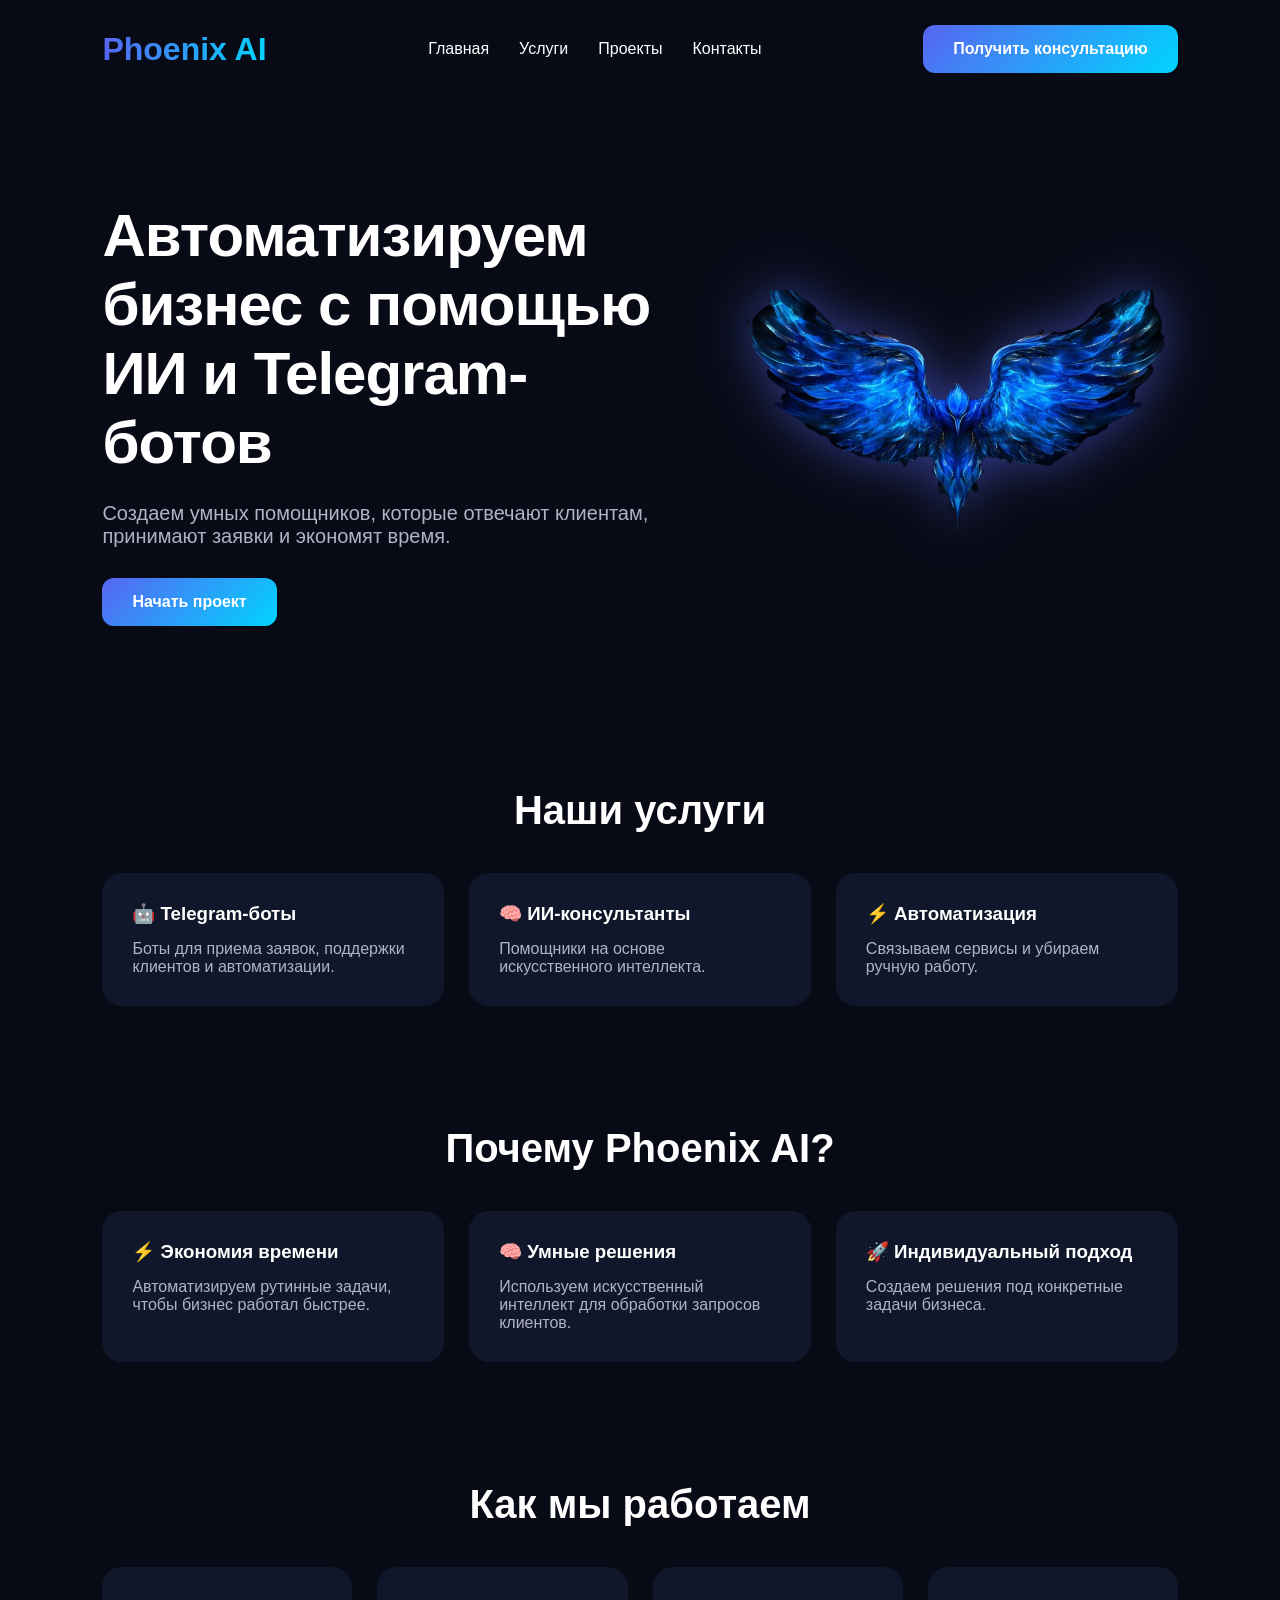
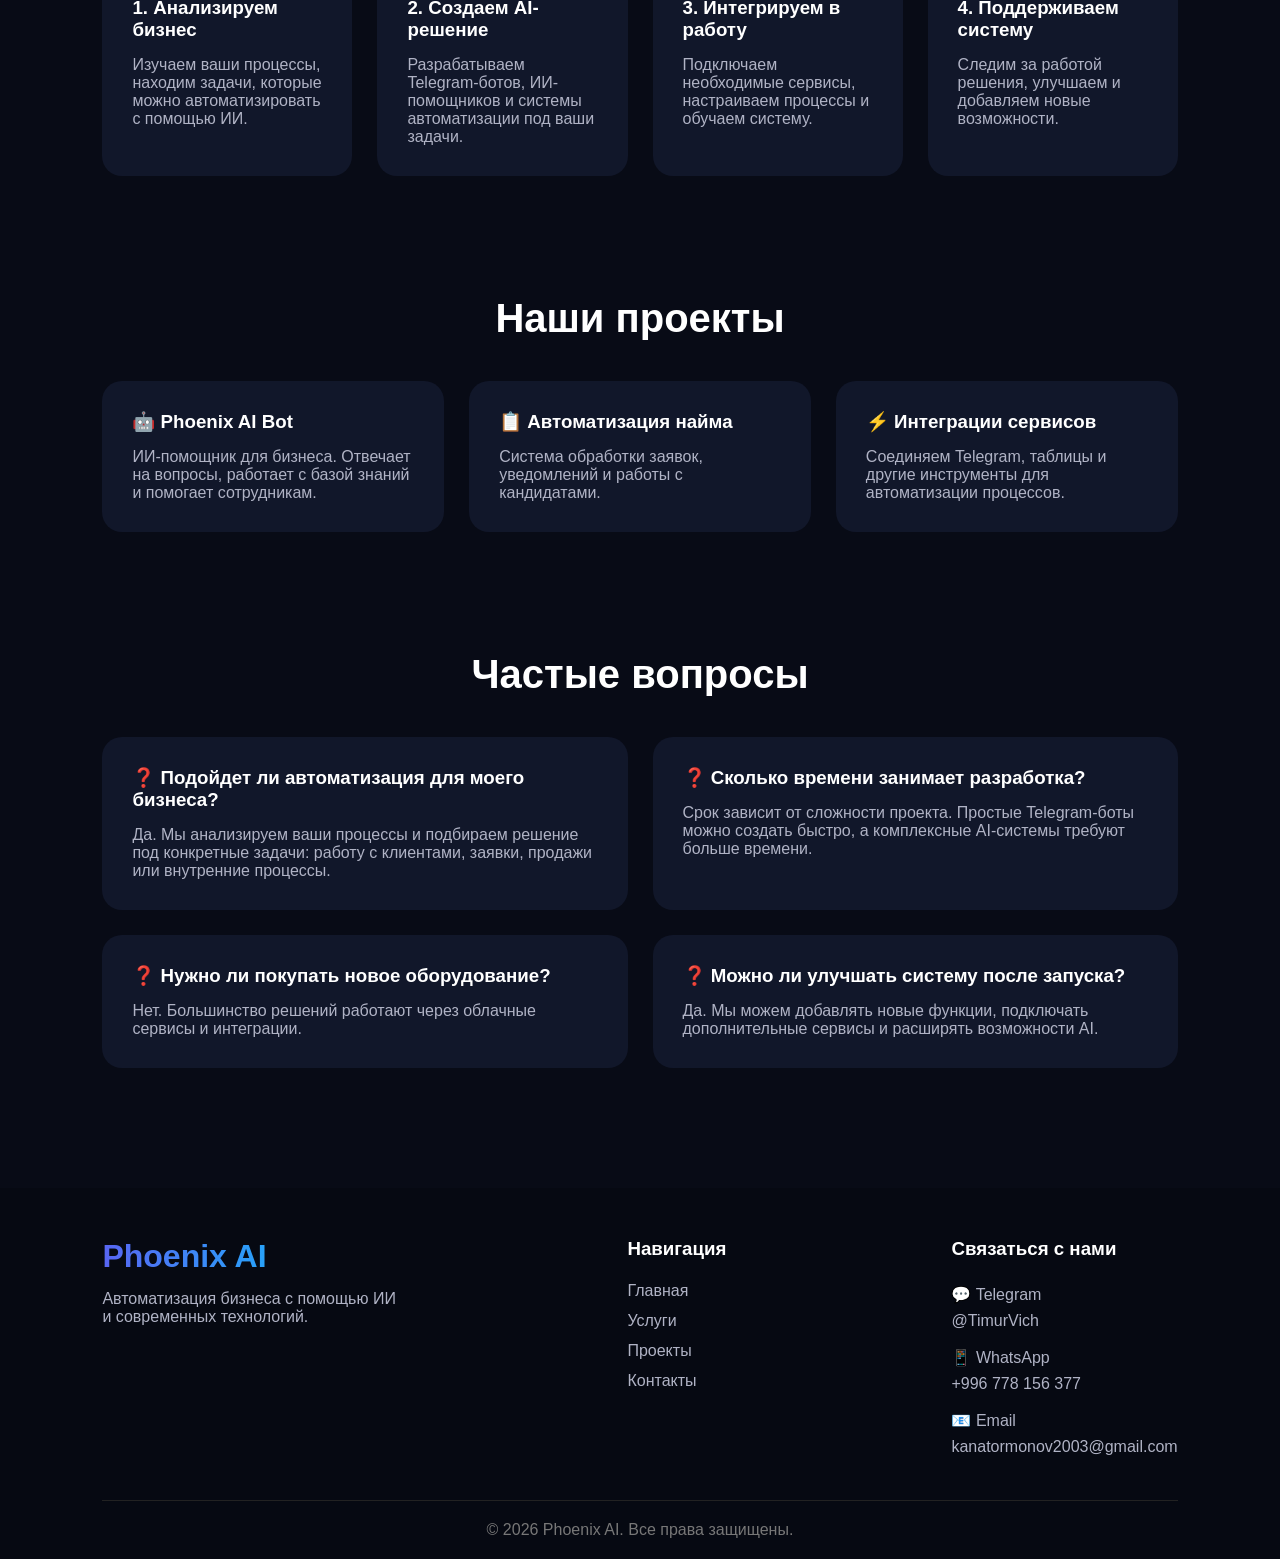
==== index.html @ e335bbb4 "Add files via upload" ====
<!DOCTYPE html>
<html lang="ru">

<head>

    <meta charset="UTF-8">
    <meta name="viewport" content="width=device-width, initial-scale=1.0">

    <title>Phoenix AI — Автоматизация бизнеса</title>

    <link rel="stylesheet" href="css/style.css">

</head>


<body>


<header>


    <div class="logo">
        Phoenix AI
    </div>


    <nav>

    <a href="index.html">Главная</a>
    <a href="services.html">Услуги</a>
    <a href="projects.html">Проекты</a>
    <a href="contacts.html">Контакты</a>

</nav>

   <a href="https://forms.gle/KCaxCsBX9Lnig5Qx9" target="_blank">

<button class="main-btn">
    Получить консультацию
</button>

</a>
</header>




<section class="hero">


    <div class="hero-text">


        <h1>
    Автоматизируем бизнес
    с помощью ИИ и Telegram-ботов
        </h1>


        <p>
            Создаем умных помощников,
            которые отвечают клиентам,
            принимают заявки и экономят время.
        </p>


        <a href="https://forms.gle/jkhoKUyBxBMrserRA" target="_blank">

<button class="main-btn">
    Начать проект
</button>

</a>

    </div>

    <div class="hero-image">

    <img src="image/phoenix.png" alt="Phoenix AI">

</div>

</section>





<section class="services" id="services">


<h2>
Наши услуги
</h2>



<div class="cards">



<div class="card">

<h3>
🤖 Telegram-боты
</h3>

<p>
Боты для приема заявок,
поддержки клиентов и автоматизации.
</p>

</div>




<div class="card">

<h3>
🧠 ИИ-консультанты
</h3>

<p>
Помощники на основе искусственного интеллекта.
</p>

</div>




<div class="card">

<h3>
⚡ Автоматизация
</h3>

<p>
Связываем сервисы и убираем ручную работу.
</p>

</div>


</div>


</section>







<section class="advantages">


<h2>
Почему Phoenix AI?
</h2>



<div class="advantages-cards">



<div class="advantage">


<h3>
⚡ Экономия времени
</h3>


<p>
Автоматизируем рутинные задачи,
чтобы бизнес работал быстрее.
</p>


</div>





<div class="advantage">


<h3>
🧠 Умные решения
</h3>


<p>
Используем искусственный интеллект
для обработки запросов клиентов.
</p>


</div>





<div class="advantage">


<h3>
🚀 Индивидуальный подход
</h3>


<p>
Создаем решения под конкретные задачи бизнеса.
</p>


</div>



</div>


</section>


<section class="process">


<h2>
Как мы работаем
</h2>



<div class="process-cards">



<div class="process-card">

<h3>
1. Анализируем бизнес
</h3>

<p>
Изучаем ваши процессы,
находим задачи, которые можно
автоматизировать с помощью ИИ.
</p>

</div>




<div class="process-card">

<h3>
2. Создаем AI-решение
</h3>

<p>
Разрабатываем Telegram-ботов,
ИИ-помощников и системы автоматизации
под ваши задачи.
</p>

</div>




<div class="process-card">

<h3>
3. Интегрируем в работу
</h3>

<p>
Подключаем необходимые сервисы,
настраиваем процессы и обучаем систему.
</p>

</div>




<div class="process-card">

<h3>
4. Поддерживаем систему
</h3>

<p>
Следим за работой решения,
улучшаем и добавляем новые возможности.
</p>

</div>



</div>


</section>




<section class="projects" id="projects">


<h2>
Наши проекты
</h2>



<div class="projects-cards">



<div class="project">


<h3>
🤖 Phoenix AI Bot
</h3>


<p>
ИИ-помощник для бизнеса.
Отвечает на вопросы,
работает с базой знаний
и помогает сотрудникам.
</p>


</div>





<div class="project">


<h3>
📋 Автоматизация найма
</h3>


<p>
Система обработки заявок,
уведомлений и работы
с кандидатами.
</p>


</div>





<div class="project">


<h3>
⚡ Интеграции сервисов
</h3>


<p>
Соединяем Telegram,
таблицы и другие инструменты
для автоматизации процессов.
</p>


</div>



</div>


</section>

<section class="faq">


<h2>
Частые вопросы
</h2>



<div class="faq-cards">



<div class="faq-card">


<h3>
❓ Подойдет ли автоматизация для моего бизнеса?
</h3>


<p>
Да. Мы анализируем ваши процессы
и подбираем решение под конкретные задачи:
работу с клиентами, заявки, продажи или внутренние процессы.
</p>


</div>






<div class="faq-card">


<h3>
❓ Сколько времени занимает разработка?
</h3>


<p>
Срок зависит от сложности проекта.
Простые Telegram-боты можно создать быстро,
а комплексные AI-системы требуют больше времени.
</p>


</div>






<div class="faq-card">


<h3>
❓ Нужно ли покупать новое оборудование?
</h3>


<p>
Нет. Большинство решений работают
через облачные сервисы и интеграции.
</p>


</div>






<div class="faq-card">


<h3>
❓ Можно ли улучшать систему после запуска?
</h3>


<p>
Да. Мы можем добавлять новые функции,
подключать дополнительные сервисы
и расширять возможности AI.
</p>


</div>



</div>


</section>

<footer>


<div class="footer-container">



<div class="footer-logo">


<h2>
Phoenix AI
</h2>


<p>
Автоматизация бизнеса
с помощью ИИ и современных технологий.
</p>


</div>





<div class="footer-links">


<h3>
Навигация
</h3>


<a href="index.html">
Главная
</a>


<a href="services.html">
Услуги
</a>


<a href="projects.html">
Проекты
</a>


<a href="contacts.html">
Контакты
</a>


</div>






<div class="footer-contact">


<h3>
Связаться с нами
</h3>


<a href="https://t.me/TimurVich" target="_blank">

💬 Telegram

<br>

@TimurVich

</a>



<a href="https://wa.me/996778156377" target="_blank">

📱 WhatsApp

<br>

+996 778 156 377

</a>



<a href="mailto:kanatormonov2003@gmail.com">

📧 Email

<br>

kanatormonov2003@gmail.com

</a>


</div>



</div>





<div class="footer-bottom">


<p>
© 2026 Phoenix AI. Все права защищены.
</p>


</div>



</footer>

</body>

</html>
---- css/style.css ----
* {

    margin: 0;
    padding: 0;
    box-sizing: border-box;

}



body {

    background: #080b16;

    color: white;

    font-family: Arial, sans-serif;

}



/* HEADER */


header {

    display: flex;

    justify-content: space-between;

    align-items: center;

    padding: 25px 8%;

}


nav {

    display: flex;

    align-items: center;

}



.logo {

    font-size: 32px;

    font-weight: 800;


    background: linear-gradient(
        90deg,
        #5865f2,
        #00d4ff
    );


    background-clip: text;

    -webkit-background-clip: text;

    color: transparent;

}



nav a {

    color: white;

    text-decoration: none;

    margin: 0 15px;

    transition: 0.3s;

}



nav a:hover {

    color: #00d4ff;

}





/* BUTTON */


.main-btn {


    background: linear-gradient(
        135deg,
        #5865f2,
        #00d4ff
    );


    color: white;

    border: none;

    padding: 15px 30px;

    border-radius: 12px;

    cursor: pointer;

    font-size: 16px;

    font-weight: bold;

    transition: 0.3s;


}



.main-btn:hover {


    transform: translateY(-3px);


    box-shadow:
    0 10px 30px #5865f255;


}





/* HERO */


.hero {


    min-height: 70vh;


    display: flex;

    justify-content: space-between;

    align-items: center;


    gap: 60px;


    padding: 50px 8%;


}



.hero-text {


    width: 55%;


}



.hero h1 {


    font-size: 60px;


    line-height: 1.15;


    font-weight: 800;


    letter-spacing: -1px;


    max-width: 650px;


}



.hero p {


    margin-top: 25px;


    font-size: 20px;


    color: #b0b3c5;


    max-width: 600px;


}



.hero .main-btn {


    margin-top: 30px;


}



.hero-image {


    display: flex;

    justify-content: center;

    align-items: center;


}



.hero-image img {


    width: 450px;

    max-width: 100%;


    filter:

    drop-shadow(0 0 25px rgba(88,101,242,0.55));


    animation: float 3s infinite ease-in-out;


}



@keyframes float {


    0% {

        transform: translateY(0);

    }


    50% {

        transform: translateY(-15px);

    }


    100% {

        transform: translateY(0);

    }


}







/* SERVICES */


.services {


    padding: 60px 8%;


}



.services h2,


.advantages h2,


.projects h2 {


    text-align: center;

    font-size: 40px;


}



.cards,


.advantages-cards,


.projects-cards {


    display: flex;


    gap: 25px;


    margin-top: 40px;


}





.card,


.advantage,


.project {


    background: #11172a;


    padding: 30px;


    border-radius: 20px;


    flex: 1;


    transition: 0.3s;


}




.card:hover,


.advantage:hover,


.project:hover {


    transform: translateY(-10px);


    background: #18213d;


}




.card h3,


.advantage h3,


.project h3 {


    margin-bottom: 15px;


}




.card p,


.advantage p,


.project p {


    color: #b0b3c5;


}







/* ADVANTAGES */


.advantages {


    padding: 60px 8%;


}







/* PROJECTS */


.projects {


    padding: 60px 8%;


}








/* MOBILE */


@media(max-width:768px){



header {


    flex-direction: column;

    gap: 25px;


}



nav {


    display: flex;

    flex-direction: column;

    gap: 15px;


}



.hero {


    flex-direction: column;

    text-align: center;


}



.hero-text {


    width: 100%;


}



.hero h1 {


    font-size: 38px;


}



.hero-image img {


    width: 300px;


}



.cards,


.advantages-cards,


.projects-cards {


    flex-direction: column;


}


}
/* PROCESS */


.process {

    padding: 60px 8%;

}



.process h2 {

    text-align: center;

    font-size: 40px;

}



.process-cards {

    display: flex;

    gap: 25px;

    margin-top: 40px;

}



.process-card {

    background: #11172a;

    padding: 30px;

    border-radius: 20px;

    flex: 1;

    transition: 0.3s;

}



.process-card:hover {

    transform: translateY(-10px);

    background: #18213d;

}



.process-card h3 {

    margin-bottom: 15px;

}



.process-card p {

    color: #b0b3c5;

}
/* FAQ */


.faq {

    padding: 60px 8%;

}



.faq h2 {

    text-align: center;

    font-size: 40px;

}



.faq-cards {

    display: grid;

    grid-template-columns: repeat(2, 1fr);

    gap: 25px;

    margin-top: 40px;

}



.faq-card {

    background: #11172a;

    padding: 30px;

    border-radius: 20px;

    transition: 0.3s;

}



.faq-card:hover {

    transform: translateY(-8px);

    background: #18213d;

}



.faq-card h3 {

    margin-bottom: 15px;

}



.faq-card p {

    color: #b0b3c5;

}



@media(max-width:768px){


.faq-cards {

    grid-template-columns: 1fr;

}


}
/* FOOTER */


footer {

    background: #060912;

    padding: 50px 8% 20px;

    margin-top: 60px;

}



.footer-container {

    display: flex;

    justify-content: space-between;

    gap: 40px;

}



.footer-logo h2 {

    font-size: 32px;


    background: linear-gradient(
        90deg,
        #5865f2,
        #00d4ff
    );


    -webkit-background-clip: text;

    color: transparent;

}



.footer-logo p {

    color: #b0b3c5;

    margin-top: 15px;

    max-width: 300px;

}





.footer-links,
.footer-contact {

    display: flex;

    flex-direction: column;

    gap: 12px;

}



.footer-links h3,
.footer-contact h3 {

    margin-bottom: 10px;

}



.footer-links a {

    color: #b0b3c5;

    text-decoration: none;

}



.footer-links a:hover {

    color: #00d4ff;

}



.footer-bottom {

    margin-top: 40px;

    padding-top: 20px;

    border-top: 1px solid #222;

    text-align: center;

    color: #777;

}





@media(max-width:768px){


.footer-container {

    flex-direction: column;

}


}
.footer-contact a {

    color: #b0b3c5;

    text-decoration: none;

    line-height: 1.6;

}



.footer-contact a:hover {

    color: #00d4ff;

}
.main-btn-link {

    text-decoration: none;

}
.cta {

    padding:60px 8%;

    text-align:center;

}



.cta h2 {

    font-size:40px;

}



.cta p {

    color:#b0b3c5;

    margin:20px 0;

}
.cta {

    padding:60px 8%;

    text-align:center;

}


.cta h2 {

    font-size:40px;

}


.cta p {

    color:#b0b3c5;

    margin:20px 0;

}
.card {

    display: flex;
    flex-direction: column;

}


.card p {

    flex-grow: 1;

}


.card .main-btn {

    align-self: flex-start;

}
.advantage {

    width: 100%;

}
@media(max-width:768px){

    .advantages-cards,
    .cards,
    .projects-cards {

        width: 100%;

    }


    .advantage,
    .card,
    .project {

        width: 100%;

    }

}
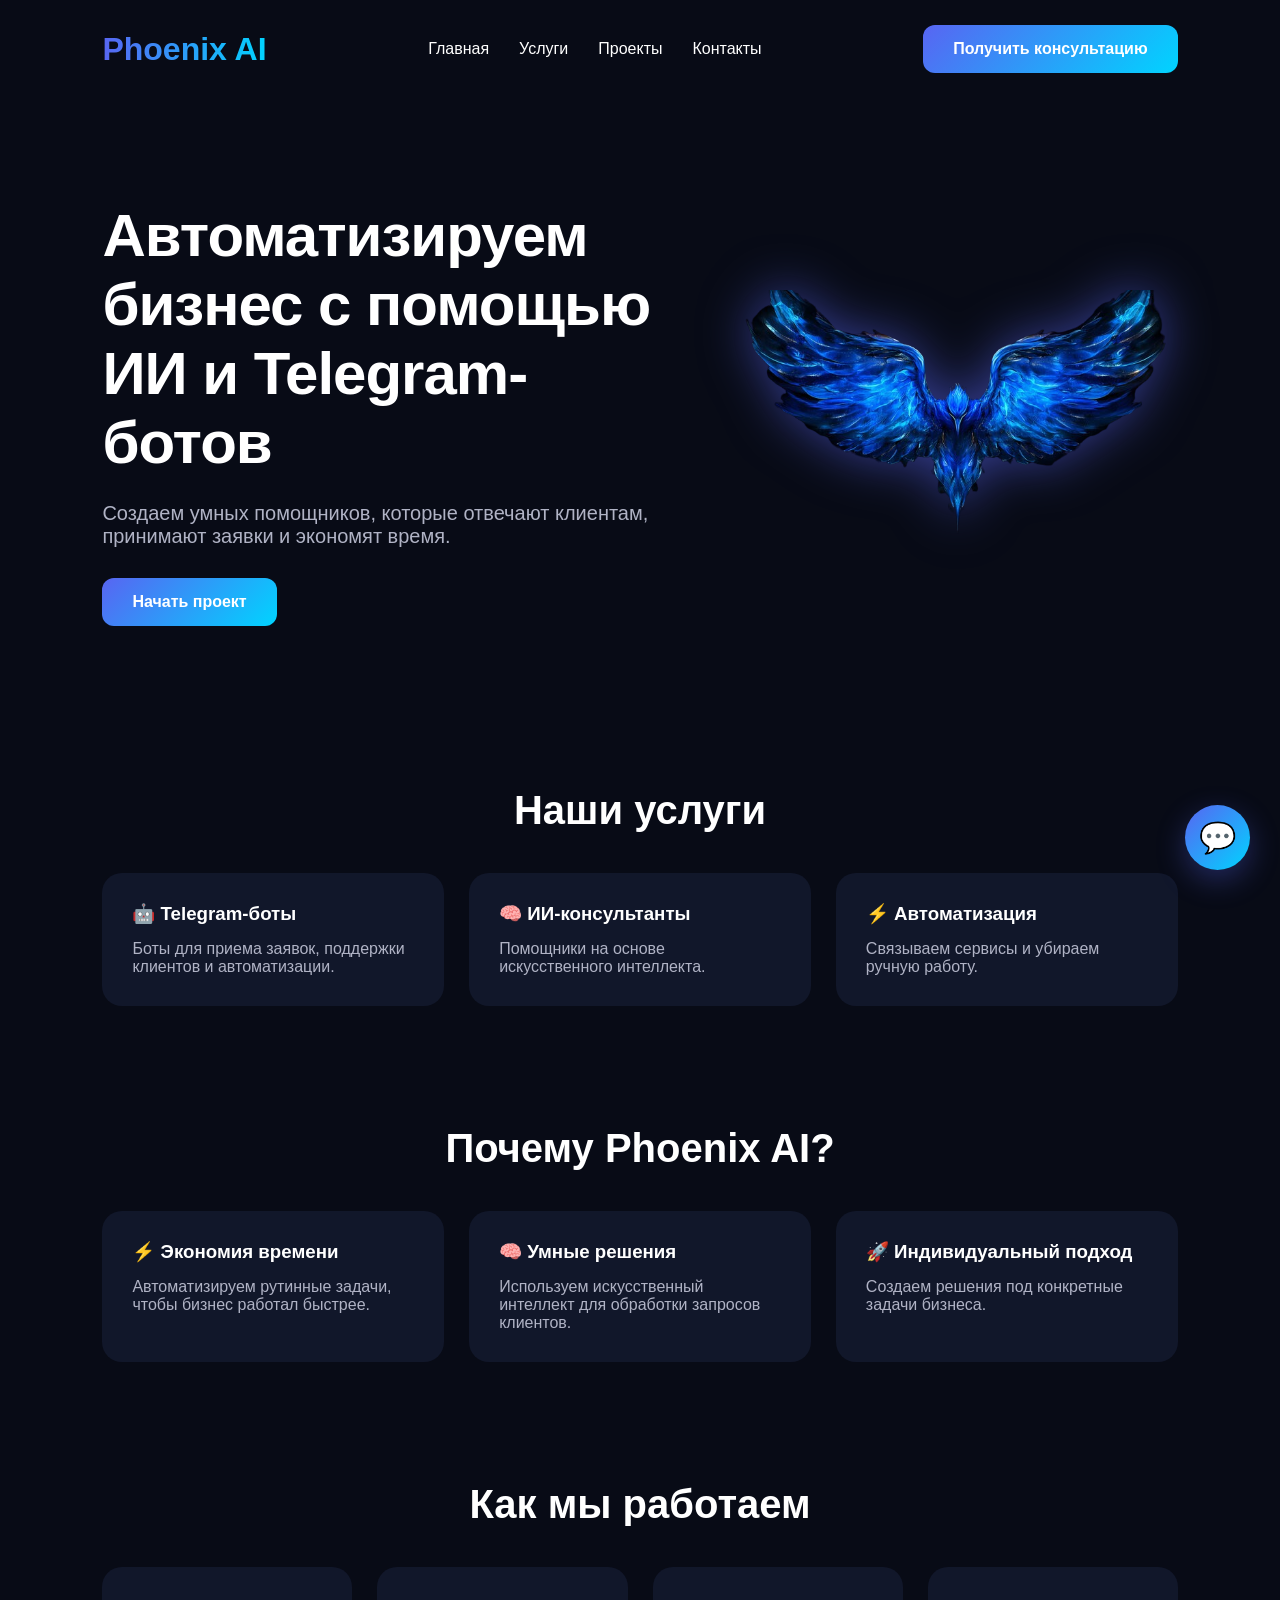
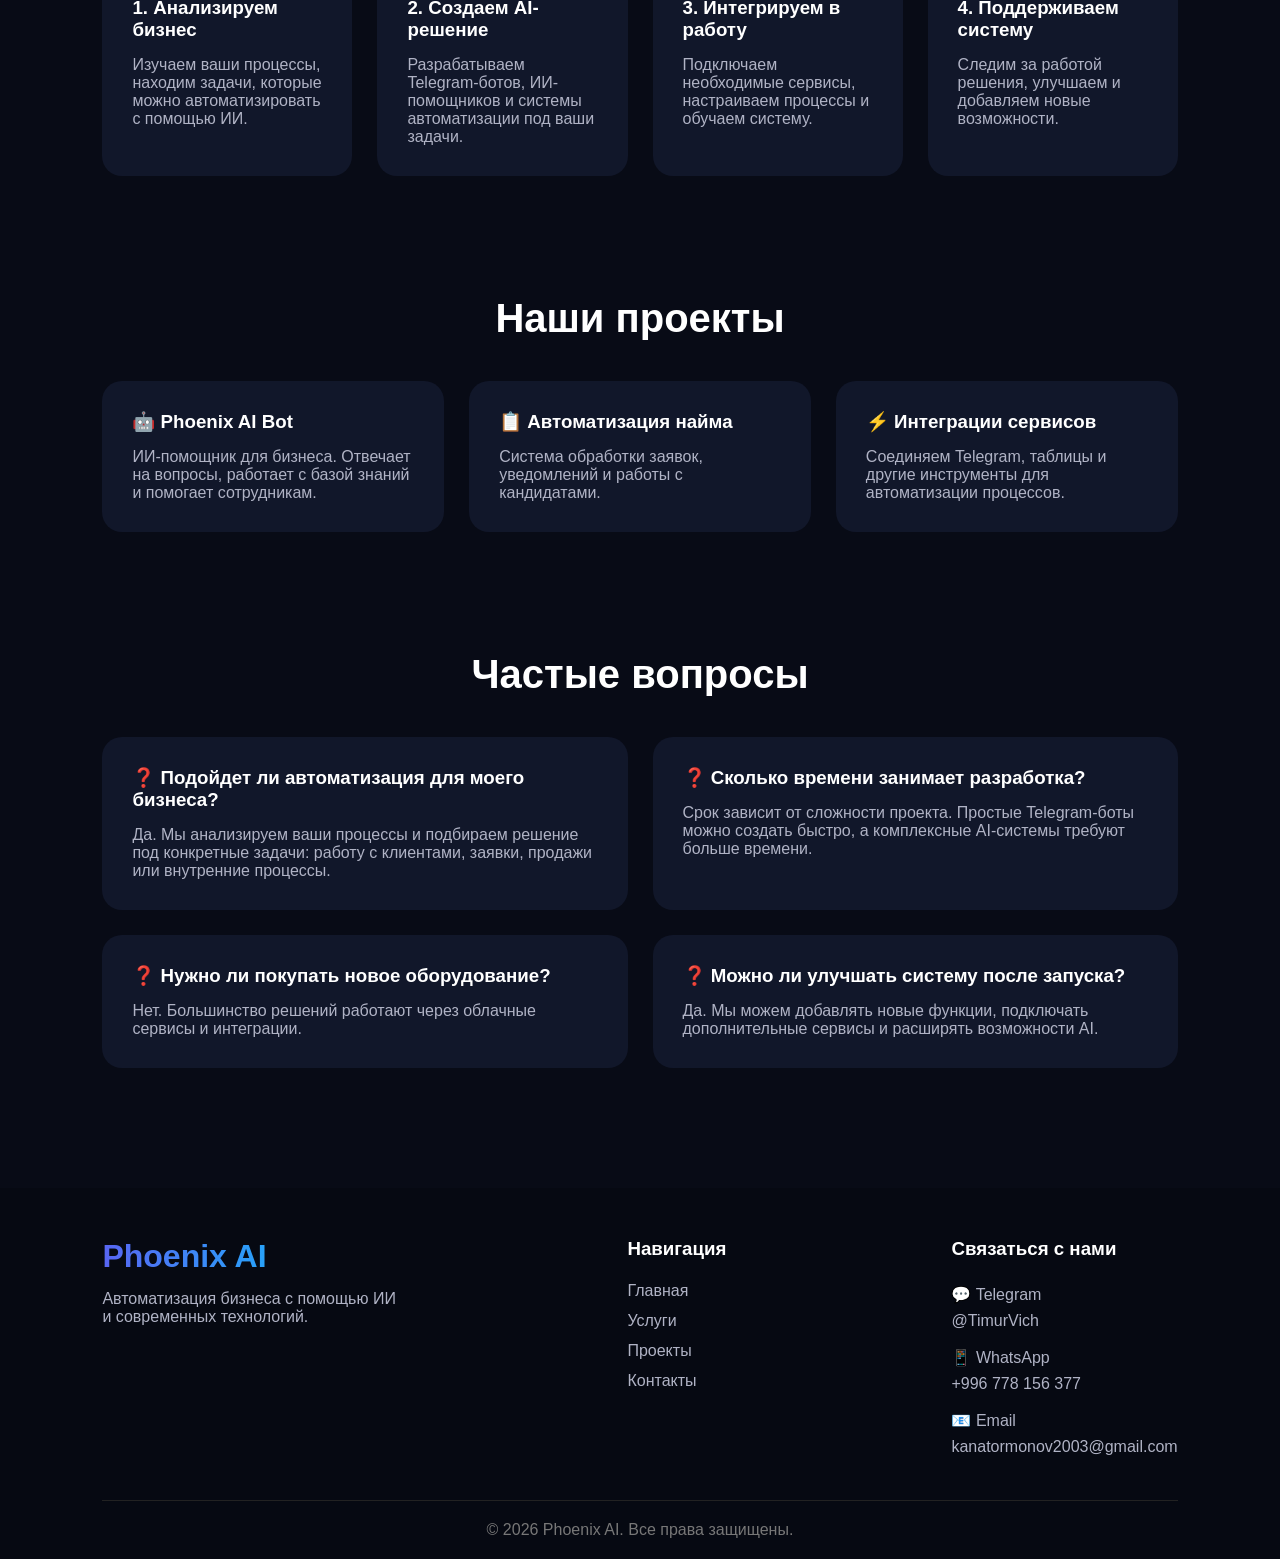
==== commit 5cdb2d8d: "Add files via upload" ====
--- a/index.html
+++ b/index.html
@@ -627,6 +627,44 @@
 
 </footer>
 
+<div class="ai-chat-button">
+    💬
+</div>
+
+
+<div class="ai-chat-window">
+
+    <div class="chat-header">
+        Phoenix AI
+    </div>
+
+
+    <div class="chat-body">
+        <p>
+        Здравствуйте! Я Phoenix AI.
+        Чем могу помочь?
+        </p>
+    </div>
+
+
+    <div class="chat-input">
+
+        <input 
+        type="text" 
+        placeholder="Введите сообщение..."
+        >
+
+        <button>
+        ➤
+        </button>
+
+    </div>
+
+</div>
+
+
+<script src="js/chat.js"></script>
+
 </body>
 
 </html>
--- a/css/style.css
+++ b/css/style.css
@@ -966,4 +966,261 @@
 
     }
 
+}
+@media(max-width:768px){
+
+    .process-cards {
+
+        flex-direction: column;
+        width: 100%;
+
+    }
+
+
+    .process-card {
+
+        width: 100%;
+
+    }
+
+}
+/* AI CHAT */
+
+
+.ai-chat-button {
+
+    position: fixed;
+
+    right: 30px;
+    bottom: 30px;
+
+    width: 65px;
+    height: 65px;
+
+    border-radius: 50%;
+
+    background: linear-gradient(
+        135deg,
+        #5865f2,
+        #00d4ff
+    );
+
+    display: flex;
+
+    justify-content: center;
+
+    align-items: center;
+
+    font-size: 30px;
+
+    cursor: pointer;
+
+    box-shadow:
+    0 10px 30px #5865f255;
+
+    transition: 0.3s;
+
+    z-index: 1000;
+
+}
+
+
+.ai-chat-button:hover {
+
+    transform: translateY(-5px);
+
+}
+
+
+
+
+
+.ai-chat-window {
+
+
+    position: fixed;
+
+
+    right: 30px;
+
+    bottom: 110px;
+
+
+    width: 350px;
+
+
+    height: 450px;
+
+
+    background: #11172a;
+
+
+    border-radius: 20px;
+
+
+    display: none;
+
+
+    flex-direction: column;
+
+
+    overflow: hidden;
+
+
+    box-shadow:
+    0 20px 50px #00000080;
+
+
+    z-index: 1000;
+
+
+}
+
+
+
+
+.chat-header {
+
+
+    padding: 20px;
+
+
+    background: linear-gradient(
+        135deg,
+        #5865f2,
+        #00d4ff
+    );
+
+
+    font-weight: bold;
+
+
+    font-size: 20px;
+
+
+}
+
+
+
+
+
+.chat-body {
+
+
+    flex: 1;
+
+
+    padding: 20px;
+
+
+    overflow-y: auto;
+
+
+    color: #b0b3c5;
+
+
+}
+
+
+
+
+
+.chat-input {
+
+
+    display: flex;
+
+
+    padding: 15px;
+
+
+    gap: 10px;
+
+
+}
+
+
+
+
+.chat-input input {
+
+
+    flex: 1;
+
+
+    background: #080b16;
+
+
+    border: none;
+
+
+    border-radius: 10px;
+
+
+    padding: 12px;
+
+
+    color: white;
+
+
+}
+
+
+
+
+.chat-input button {
+
+
+    width: 45px;
+
+
+    border: none;
+
+
+    border-radius: 10px;
+
+
+    cursor: pointer;
+
+
+    background: #5865f2;
+
+
+    color:white;
+
+
+}
+
+
+
+
+
+@media(max-width:768px){
+
+
+.ai-chat-window {
+
+
+    right:15px;
+
+    left:15px;
+
+    width:auto;
+
+
+}
+
+
+
+.ai-chat-button {
+
+
+    right:20px;
+
+    bottom:20px;
+
+
+}
+
+
 }
